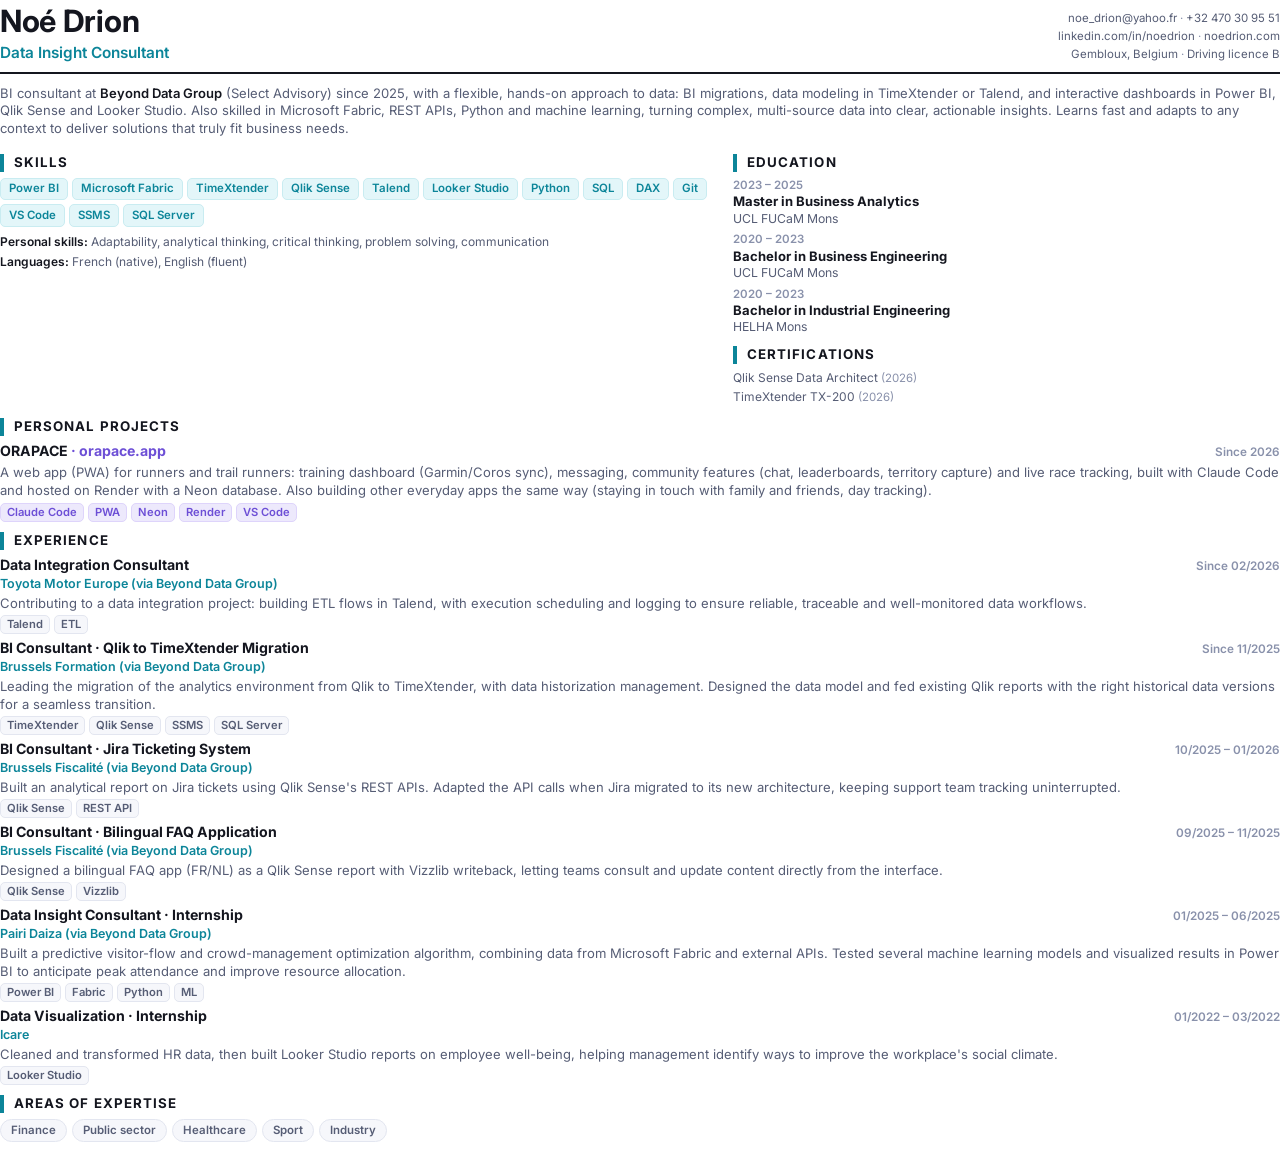
==== assets/cv/source-en.html @ c5da076c "majjjj" ====
<!DOCTYPE html>
<html lang="en">
<head>
<meta charset="UTF-8" />
<title>Noé Drion · CV</title>
<link rel="preconnect" href="https://fonts.googleapis.com">
<link rel="preconnect" href="https://fonts.gstatic.com" crossorigin>
<link href="https://fonts.googleapis.com/css2?family=Space+Grotesk:wght@500;600;700&family=Inter:wght@400;500;600;700&display=swap" rel="stylesheet">
<style>
  @page {
    size: A4;
    margin: 11mm 16mm;
  }

  * {
    margin: 0;
    padding: 0;
    box-sizing: border-box;
    -webkit-print-color-adjust: exact;
    print-color-adjust: exact;
  }

  :root {
    --ink: #14161f;
    --ink-dim: #565d75;
    --ink-faint: #8991ab;
    --accent: #0c8599;
    --accent-soft: #e3f6f9;
    --violet: #6d4fd6;
    --violet-soft: #ede9fc;
    --border: #e3e6f0;
    --bg-soft: #f6f7fb;
  }

  html, body {
    font-family: "Inter", Arial, sans-serif;
    color: var(--ink);
    font-size: 9.8pt;
    line-height: 1.34;
  }

  h1, h2, h3 {
    font-family: "Space Grotesk", "Inter", Arial, sans-serif;
  }

  a {
    color: inherit;
    text-decoration: none;
  }

  .page {
    width: 100%;
  }

  /* ---------- Header ---------- */
  .header {
    display: flex;
    justify-content: space-between;
    align-items: flex-end;
    padding-bottom: 8px;
    border-bottom: 2.5px solid var(--ink);
    margin-bottom: 11px;
  }

  .header__name {
    font-size: 23pt;
    font-weight: 700;
    letter-spacing: -0.01em;
  }

  .header__role {
    font-size: 11.5pt;
    font-weight: 600;
    color: var(--accent);
    margin-top: 2px;
  }

  .header__contact {
    text-align: right;
    font-size: 8.6pt;
    color: var(--ink-dim);
    line-height: 1.55;
  }

  .header__contact a:hover {
    text-decoration: underline;
  }

  .header__contact .sep {
    color: var(--ink-faint);
  }

  /* ---------- Sections ---------- */
  section {
    margin-bottom: 7px;
  }

  .section__title {
    font-size: 10pt;
    font-weight: 700;
    letter-spacing: 0.08em;
    text-transform: uppercase;
    color: var(--ink);
    padding-left: 10px;
    border-left: 4px solid var(--accent);
    margin-top: 10px;
    margin-bottom: 6px;
  }

  .summary {
    font-size: 9.8pt;
    color: var(--ink-dim);
    max-width: 100%;
  }

  .summary strong {
    color: var(--ink);
    font-weight: 600;
  }

  /* ---------- Experience ---------- */
  .exp-item {
    margin-bottom: 5px;
    page-break-inside: avoid;
  }

  .exp-item__row {
    display: flex;
    justify-content: space-between;
    align-items: baseline;
    gap: 10px;
  }

  .exp-item__title {
    font-size: 10.6pt;
    font-weight: 700;
  }

  .exp-item__period {
    font-size: 8.8pt;
    font-weight: 600;
    color: var(--ink-faint);
    white-space: nowrap;
  }

  .exp-item__company {
    font-size: 9.4pt;
    font-weight: 600;
    color: var(--accent);
    margin-top: 1px;
    margin-bottom: 2px;
  }

  .exp-item__company a {
    color: var(--accent);
  }

  .exp-item__desc {
    color: var(--ink-dim);
    font-size: 9.8pt;
  }

  .exp-item__tools {
    margin-top: 3px;
    font-size: 8.4pt;
    color: var(--ink-faint);
  }

  .exp-item__tools span {
    display: inline-block;
    background: var(--bg-soft);
    border: 1px solid var(--border);
    border-radius: 5px;
    padding: 1px 6px;
    margin-right: 4px;
    color: var(--ink-dim);
    font-weight: 600;
  }

  /* ---------- Projects ---------- */
  .project {
    page-break-inside: avoid;
  }

  .project__row {
    display: flex;
    justify-content: space-between;
    align-items: baseline;
    gap: 10px;
  }

  .project__title {
    font-size: 10.6pt;
    font-weight: 700;
  }

  .project__title a {
    color: var(--violet);
  }

  .project__period {
    font-size: 8.8pt;
    font-weight: 600;
    color: var(--ink-faint);
    white-space: nowrap;
  }

  .project__desc {
    color: var(--ink-dim);
    font-size: 9.8pt;
    margin-top: 3px;
  }

  .project__tools {
    margin-top: 4px;
  }

  .project__tools span {
    display: inline-block;
    background: var(--violet-soft);
    border: 1px solid #ded4fb;
    border-radius: 5px;
    padding: 1px 6px;
    margin-right: 4px;
    color: var(--violet);
    font-size: 8.4pt;
    font-weight: 600;
  }

  /* ---------- Two-column lower area (skills / education) ---------- */
  .lower {
    display: grid;
    grid-template-columns: 1.3fr 1fr;
    gap: 22px;
    page-break-inside: avoid;
  }

  .lower__col {
    min-width: 0;
  }

  .tag-row {
    display: flex;
    flex-wrap: wrap;
    gap: 4px;
    margin-bottom: 7px;
  }

  .tag-row span {
    display: inline-block;
    background: var(--accent-soft);
    border: 1px solid #c9ecf1;
    border-radius: 5px;
    padding: 2.5px 8px;
    font-size: 8.6pt;
    font-weight: 600;
    color: var(--accent);
  }

  .plain-list {
    list-style: none;
  }

  .plain-list li {
    font-size: 9pt;
    color: var(--ink-dim);
    margin-bottom: 4px;
  }

  .plain-list .label {
    color: var(--ink);
    font-weight: 600;
  }

  .edu-item {
    margin-bottom: 5px;
  }

  .edu-item__period {
    font-size: 8.6pt;
    font-weight: 600;
    color: var(--ink-faint);
  }

  .edu-item__title {
    font-size: 9.8pt;
    font-weight: 700;
  }

  .edu-item__school {
    font-size: 9.2pt;
    color: var(--ink-dim);
  }

  .cert-item {
    font-size: 9pt;
    color: var(--ink-dim);
    margin-bottom: 3px;
  }

  .cert-item .cert-year {
    color: var(--ink-faint);
    font-size: 8.6pt;
  }

  .areas-row {
    display: flex;
    flex-wrap: wrap;
    gap: 5px;
  }

  .areas-row span {
    display: inline-block;
    background: var(--bg-soft);
    border: 1px solid var(--border);
    border-radius: 999px;
    padding: 2.5px 10px;
    font-size: 8.6pt;
    font-weight: 600;
    color: var(--ink-dim);
  }
</style>
</head>
<body>

<div class="page">

  <div class="header">
    <div>
      <div class="header__name">Noé Drion</div>
      <div class="header__role">Data Insight Consultant</div>
    </div>
    <div class="header__contact">
      <div><a href="mailto:noe_drion@yahoo.fr">noe_drion@yahoo.fr</a> <span class="sep">·</span> <a href="tel:+32470309551">+32 470 30 95 51</a></div>
      <div><a href="https://www.linkedin.com/in/noedrion/">linkedin.com/in/noedrion</a> <span class="sep">·</span> <a href="https://noedrion.com">noedrion.com</a></div>
      <div>Gembloux, Belgium <span class="sep">·</span> Driving licence B</div>
    </div>
  </div>

  <section>
    <div class="summary">
      BI consultant at <strong>Beyond Data Group</strong> (Select Advisory) since 2025, with a flexible,
      hands-on approach to data: BI migrations, data modeling in TimeXtender or Talend, and interactive
      dashboards in Power BI, Qlik Sense and Looker Studio. Also skilled in Microsoft Fabric, REST APIs,
      Python and machine learning, turning complex, multi-source data into clear, actionable insights.
      Learns fast and adapts to any context to deliver solutions that truly fit business needs.
    </div>
  </section>

  <section class="lower">
    <div class="lower__col">
      <div class="section__title">Skills</div>
      <div class="tag-row">
        <span>Power BI</span><span>Microsoft Fabric</span><span>TimeXtender</span>
        <span>Qlik Sense</span><span>Talend</span><span>Looker Studio</span>
        <span>Python</span><span>SQL</span><span>DAX</span><span>Git</span>
        <span>VS Code</span><span>SSMS</span><span>SQL Server</span>
      </div>
      <ul class="plain-list">
        <li><span class="label">Personal skills:</span> Adaptability, analytical thinking, critical thinking, problem solving, communication</li>
        <li><span class="label">Languages:</span> French (native), English (fluent)</li>
      </ul>
    </div>

    <div class="lower__col">
      <div class="section__title">Education</div>
      <div class="edu-item">
        <div class="edu-item__period">2023 – 2025</div>
        <div class="edu-item__title">Master in Business Analytics</div>
        <div class="edu-item__school">UCL FUCaM Mons</div>
      </div>
      <div class="edu-item">
        <div class="edu-item__period">2020 – 2023</div>
        <div class="edu-item__title">Bachelor in Business Engineering</div>
        <div class="edu-item__school">UCL FUCaM Mons</div>
      </div>
      <div class="edu-item">
        <div class="edu-item__period">2020 – 2023</div>
        <div class="edu-item__title">Bachelor in Industrial Engineering</div>
        <div class="edu-item__school">HELHA Mons</div>
      </div>

      <div class="section__title">Certifications</div>
      <div class="cert-item">Qlik Sense Data Architect <span class="cert-year">(2026)</span></div>
      <div class="cert-item">TimeXtender TX-200 <span class="cert-year">(2026)</span></div>
    </div>
  </section>

  <section>
    <div class="section__title">Personal Projects</div>
    <div class="project">
      <div class="project__row">
        <div class="project__title">ORAPACE <a href="https://orapace.app">· orapace.app</a></div>
        <div class="project__period">Since 2026</div>
      </div>
      <div class="project__desc">
        A web app (PWA) for runners and trail runners: training dashboard (Garmin/Coros sync), messaging,
        community features (chat, leaderboards, territory capture) and live race tracking, built with Claude Code
        and hosted on Render with a Neon database. Also building other everyday apps the same way (staying in
        touch with family and friends, day tracking).
      </div>
      <div class="project__tools"><span>Claude Code</span><span>PWA</span><span>Neon</span><span>Render</span><span>VS Code</span></div>
    </div>
  </section>

  <section>
    <div class="section__title">Experience</div>

    <div class="exp-item">
      <div class="exp-item__row">
        <div class="exp-item__title">Data Integration Consultant</div>
        <div class="exp-item__period">Since 02/2026</div>
      </div>
      <div class="exp-item__company">Toyota Motor Europe (via <a href="https://www.beyond-data.group/">Beyond Data Group</a>)</div>
      <div class="exp-item__desc">Contributing to a data integration project: building ETL flows in Talend, with execution scheduling and logging to ensure reliable, traceable and well-monitored data workflows.</div>
      <div class="exp-item__tools"><span>Talend</span><span>ETL</span></div>
    </div>

    <div class="exp-item">
      <div class="exp-item__row">
        <div class="exp-item__title">BI Consultant · Qlik to TimeXtender Migration</div>
        <div class="exp-item__period">Since 11/2025</div>
      </div>
      <div class="exp-item__company">Brussels Formation (via <a href="https://www.beyond-data.group/">Beyond Data Group</a>)</div>
      <div class="exp-item__desc">Leading the migration of the analytics environment from Qlik to TimeXtender, with data historization management. Designed the data model and fed existing Qlik reports with the right historical data versions for a seamless transition.</div>
      <div class="exp-item__tools"><span>TimeXtender</span><span>Qlik Sense</span><span>SSMS</span><span>SQL Server</span></div>
    </div>

    <div class="exp-item">
      <div class="exp-item__row">
        <div class="exp-item__title">BI Consultant · Jira Ticketing System</div>
        <div class="exp-item__period">10/2025 – 01/2026</div>
      </div>
      <div class="exp-item__company">Brussels Fiscalité (via <a href="https://www.beyond-data.group/">Beyond Data Group</a>)</div>
      <div class="exp-item__desc">Built an analytical report on Jira tickets using Qlik Sense's REST APIs. Adapted the API calls when Jira migrated to its new architecture, keeping support team tracking uninterrupted.</div>
      <div class="exp-item__tools"><span>Qlik Sense</span><span>REST API</span></div>
    </div>

    <div class="exp-item">
      <div class="exp-item__row">
        <div class="exp-item__title">BI Consultant · Bilingual FAQ Application</div>
        <div class="exp-item__period">09/2025 – 11/2025</div>
      </div>
      <div class="exp-item__company">Brussels Fiscalité (via <a href="https://www.beyond-data.group/">Beyond Data Group</a>)</div>
      <div class="exp-item__desc">Designed a bilingual FAQ app (FR/NL) as a Qlik Sense report with Vizzlib writeback, letting teams consult and update content directly from the interface.</div>
      <div class="exp-item__tools"><span>Qlik Sense</span><span>Vizzlib</span></div>
    </div>

    <div class="exp-item">
      <div class="exp-item__row">
        <div class="exp-item__title">Data Insight Consultant · Internship</div>
        <div class="exp-item__period">01/2025 – 06/2025</div>
      </div>
      <div class="exp-item__company">Pairi Daiza (via <a href="https://www.beyond-data.group/">Beyond Data Group</a>)</div>
      <div class="exp-item__desc">Built a predictive visitor-flow and crowd-management optimization algorithm, combining data from Microsoft Fabric and external APIs. Tested several machine learning models and visualized results in Power BI to anticipate peak attendance and improve resource allocation.</div>
      <div class="exp-item__tools"><span>Power BI</span><span>Fabric</span><span>Python</span><span>ML</span></div>
    </div>

    <div class="exp-item">
      <div class="exp-item__row">
        <div class="exp-item__title">Data Visualization · Internship</div>
        <div class="exp-item__period">01/2022 – 03/2022</div>
      </div>
      <div class="exp-item__company">Icare</div>
      <div class="exp-item__desc">Cleaned and transformed HR data, then built Looker Studio reports on employee well-being, helping management identify ways to improve the workplace's social climate.</div>
      <div class="exp-item__tools"><span>Looker Studio</span></div>
    </div>
  </section>

  <section>
    <div class="section__title">Areas of Expertise</div>
    <div class="areas-row">
      <span>Finance</span><span>Public sector</span><span>Healthcare</span><span>Sport</span><span>Industry</span>
    </div>
  </section>

</div>

</body>
</html>
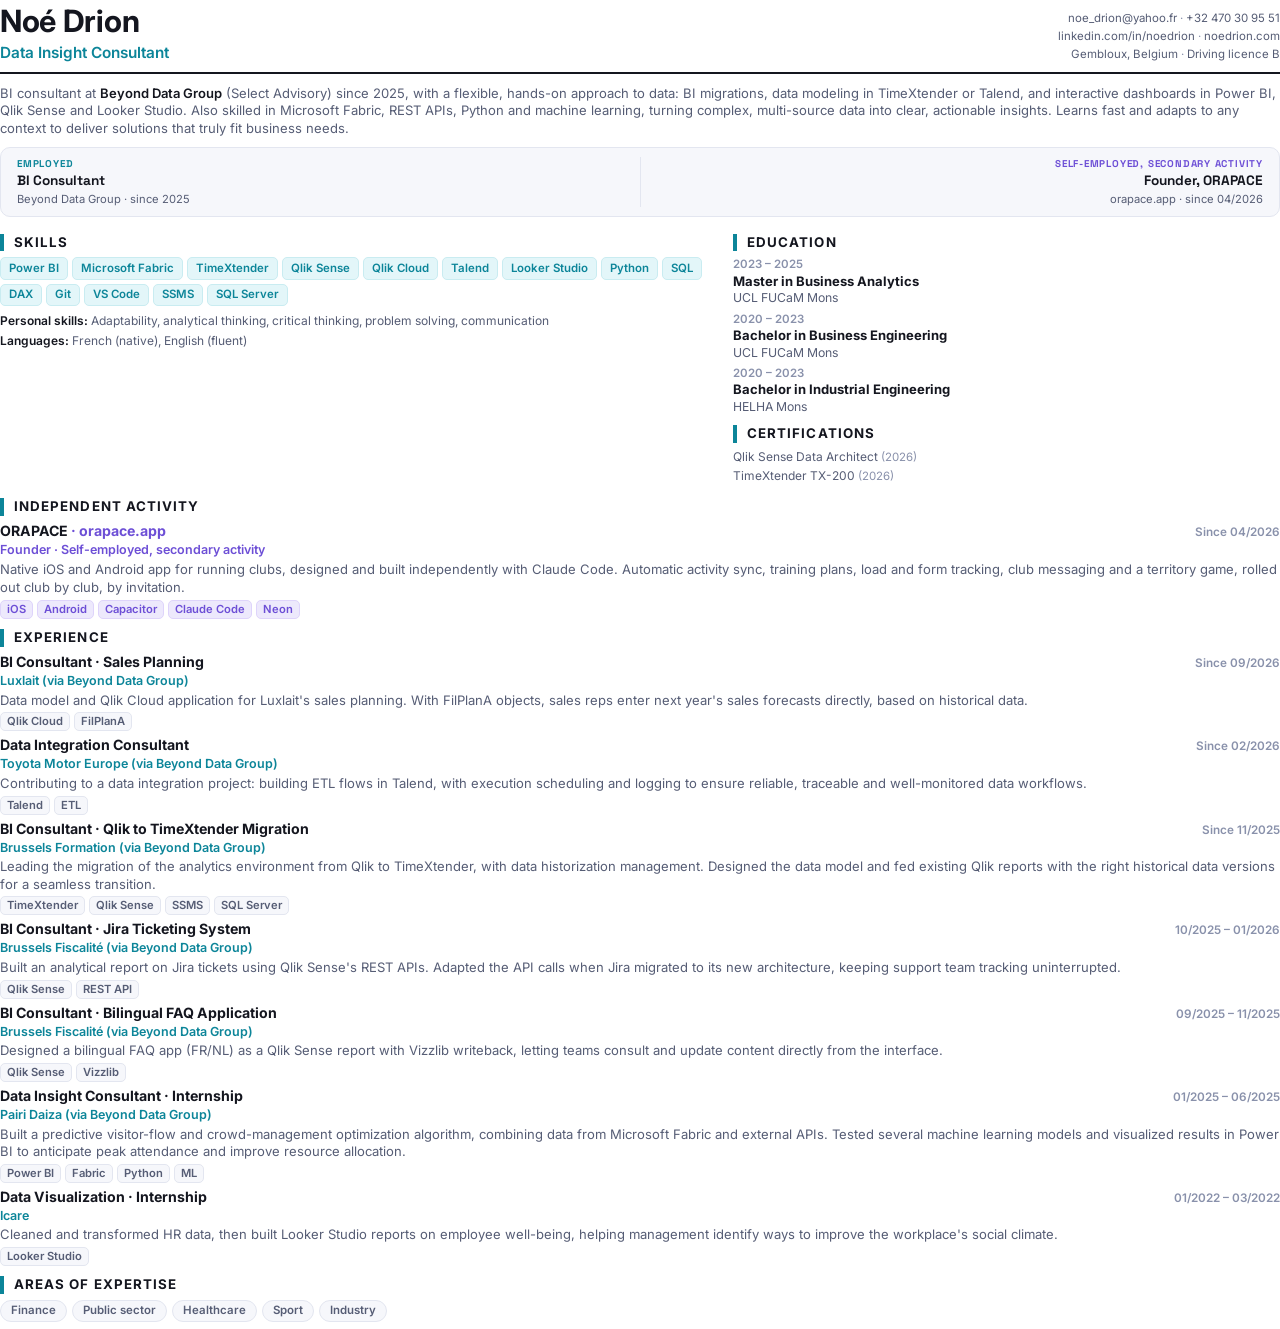
==== commit b442ac74: "Add light/dark theme toggle, Luxlait mission, and ORAPACE independent activity - Add a light/dark th" ====
--- a/assets/cv/source-en.html
+++ b/assets/cv/source-en.html
@@ -118,6 +118,63 @@
     font-weight: 600;
   }
 
+  /* ---------- Dual-activity banner ---------- */
+  .dual {
+    display: grid;
+    grid-template-columns: 1fr auto 1fr;
+    align-items: center;
+    gap: 16px;
+    margin-top: 10px;
+    padding: 9px 16px;
+    border: 1px solid var(--border);
+    border-radius: 10px;
+    background: var(--bg-soft);
+    page-break-inside: avoid;
+  }
+
+  .dual__divider {
+    width: 1px;
+    align-self: stretch;
+    background: var(--border);
+  }
+
+  .dual__kicker {
+    font-family: "Space Grotesk", Arial, sans-serif;
+    font-size: 7.4pt;
+    font-weight: 700;
+    letter-spacing: 0.08em;
+    text-transform: uppercase;
+  }
+
+  .dual__col--employed .dual__kicker {
+    color: var(--accent);
+  }
+
+  .dual__col--indep .dual__kicker {
+    color: var(--violet);
+  }
+
+  .dual__title {
+    font-family: "Space Grotesk", Arial, sans-serif;
+    font-weight: 700;
+    font-size: 10.2pt;
+    margin-top: 2px;
+  }
+
+  .dual__sub {
+    font-size: 8.4pt;
+    color: var(--ink-dim);
+    margin-top: 1px;
+  }
+
+  .dual__sub a {
+    color: inherit;
+  }
+
+  .dual__col--indep {
+    text-align: right;
+  }
+
   /* ---------- Experience ---------- */
   .exp-item {
     margin-bottom: 5px;
@@ -196,6 +253,14 @@
 
   .project__title a {
     color: var(--violet);
+  }
+
+  .project__role {
+    font-size: 9.4pt;
+    font-weight: 600;
+    color: var(--violet);
+    margin-top: 1px;
+    margin-bottom: 2px;
   }
 
   .project__period {
@@ -345,6 +410,20 @@
       Python and machine learning, turning complex, multi-source data into clear, actionable insights.
       Learns fast and adapts to any context to deliver solutions that truly fit business needs.
     </div>
+
+    <div class="dual">
+      <div class="dual__col dual__col--employed">
+        <div class="dual__kicker">Employed</div>
+        <div class="dual__title">BI Consultant</div>
+        <div class="dual__sub">Beyond Data Group · since 2025</div>
+      </div>
+      <div class="dual__divider" aria-hidden="true"></div>
+      <div class="dual__col dual__col--indep">
+        <div class="dual__kicker">Self-employed, secondary activity</div>
+        <div class="dual__title">Founder, ORAPACE</div>
+        <div class="dual__sub"><a href="https://orapace.app">orapace.app</a> · since 04/2026</div>
+      </div>
+    </div>
   </section>
 
   <section class="lower">
@@ -352,7 +431,7 @@
       <div class="section__title">Skills</div>
       <div class="tag-row">
         <span>Power BI</span><span>Microsoft Fabric</span><span>TimeXtender</span>
-        <span>Qlik Sense</span><span>Talend</span><span>Looker Studio</span>
+        <span>Qlik Sense</span><span>Qlik Cloud</span><span>Talend</span><span>Looker Studio</span>
         <span>Python</span><span>SQL</span><span>DAX</span><span>Git</span>
         <span>VS Code</span><span>SSMS</span><span>SQL Server</span>
       </div>
@@ -387,24 +466,34 @@
   </section>
 
   <section>
-    <div class="section__title">Personal Projects</div>
+    <div class="section__title">Independent Activity</div>
     <div class="project">
       <div class="project__row">
         <div class="project__title">ORAPACE <a href="https://orapace.app">· orapace.app</a></div>
-        <div class="project__period">Since 2026</div>
-      </div>
+        <div class="project__period">Since 04/2026</div>
+      </div>
+      <div class="project__role">Founder · Self-employed, secondary activity</div>
       <div class="project__desc">
-        A web app (PWA) for runners and trail runners: training dashboard (Garmin/Coros sync), messaging,
-        community features (chat, leaderboards, territory capture) and live race tracking, built with Claude Code
-        and hosted on Render with a Neon database. Also building other everyday apps the same way (staying in
-        touch with family and friends, day tracking).
-      </div>
-      <div class="project__tools"><span>Claude Code</span><span>PWA</span><span>Neon</span><span>Render</span><span>VS Code</span></div>
+        Native iOS and Android app for running clubs, designed and built independently with Claude Code.
+        Automatic activity sync, training plans, load and form tracking, club messaging and a territory game,
+        rolled out club by club, by invitation.
+      </div>
+      <div class="project__tools"><span>iOS</span><span>Android</span><span>Capacitor</span><span>Claude Code</span><span>Neon</span></div>
     </div>
   </section>
 
   <section>
     <div class="section__title">Experience</div>
+
+    <div class="exp-item">
+      <div class="exp-item__row">
+        <div class="exp-item__title">BI Consultant · Sales Planning</div>
+        <div class="exp-item__period">Since 09/2026</div>
+      </div>
+      <div class="exp-item__company">Luxlait (via <a href="https://www.beyond-data.group/">Beyond Data Group</a>)</div>
+      <div class="exp-item__desc">Data model and Qlik Cloud application for Luxlait's sales planning. With FilPlanA objects, sales reps enter next year's sales forecasts directly, based on historical data.</div>
+      <div class="exp-item__tools"><span>Qlik Cloud</span><span>FilPlanA</span></div>
+    </div>
 
     <div class="exp-item">
       <div class="exp-item__row">
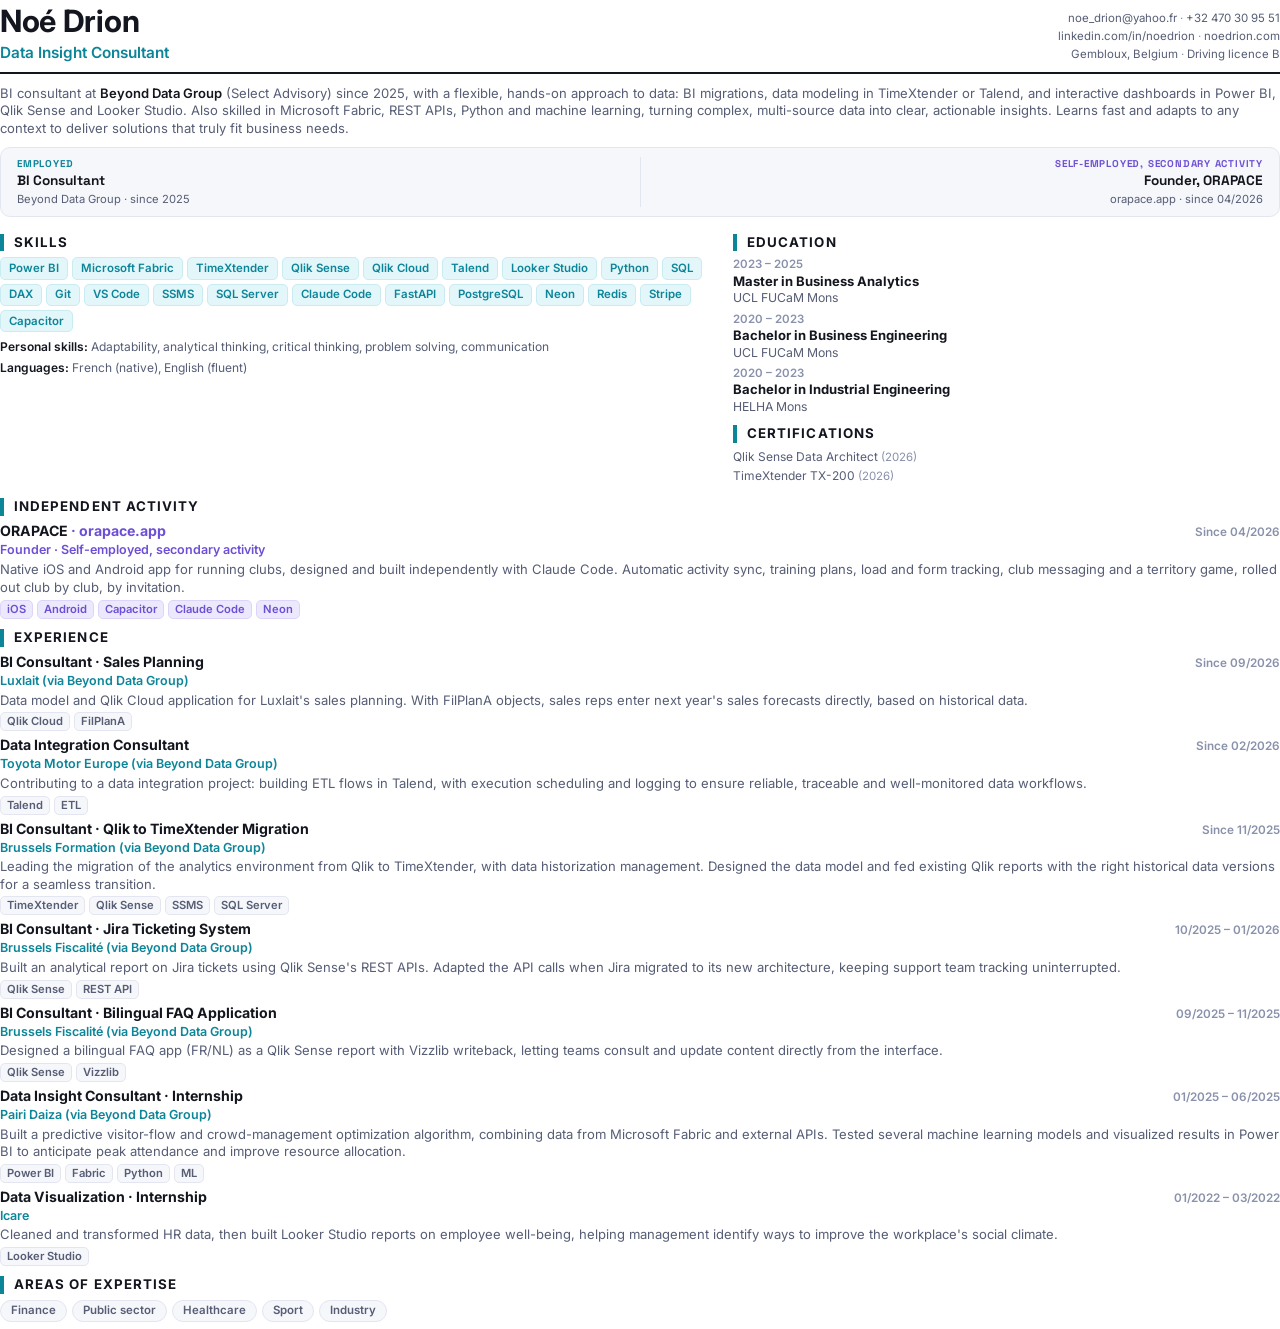
==== commit ea5fc853: "claude code" ====
--- a/assets/cv/source-en.html
+++ b/assets/cv/source-en.html
@@ -434,6 +434,8 @@
         <span>Qlik Sense</span><span>Qlik Cloud</span><span>Talend</span><span>Looker Studio</span>
         <span>Python</span><span>SQL</span><span>DAX</span><span>Git</span>
         <span>VS Code</span><span>SSMS</span><span>SQL Server</span>
+        <span>Claude Code</span><span>FastAPI</span><span>PostgreSQL</span>
+        <span>Neon</span><span>Redis</span><span>Stripe</span><span>Capacitor</span>
       </div>
       <ul class="plain-list">
         <li><span class="label">Personal skills:</span> Adaptability, analytical thinking, critical thinking, problem solving, communication</li>
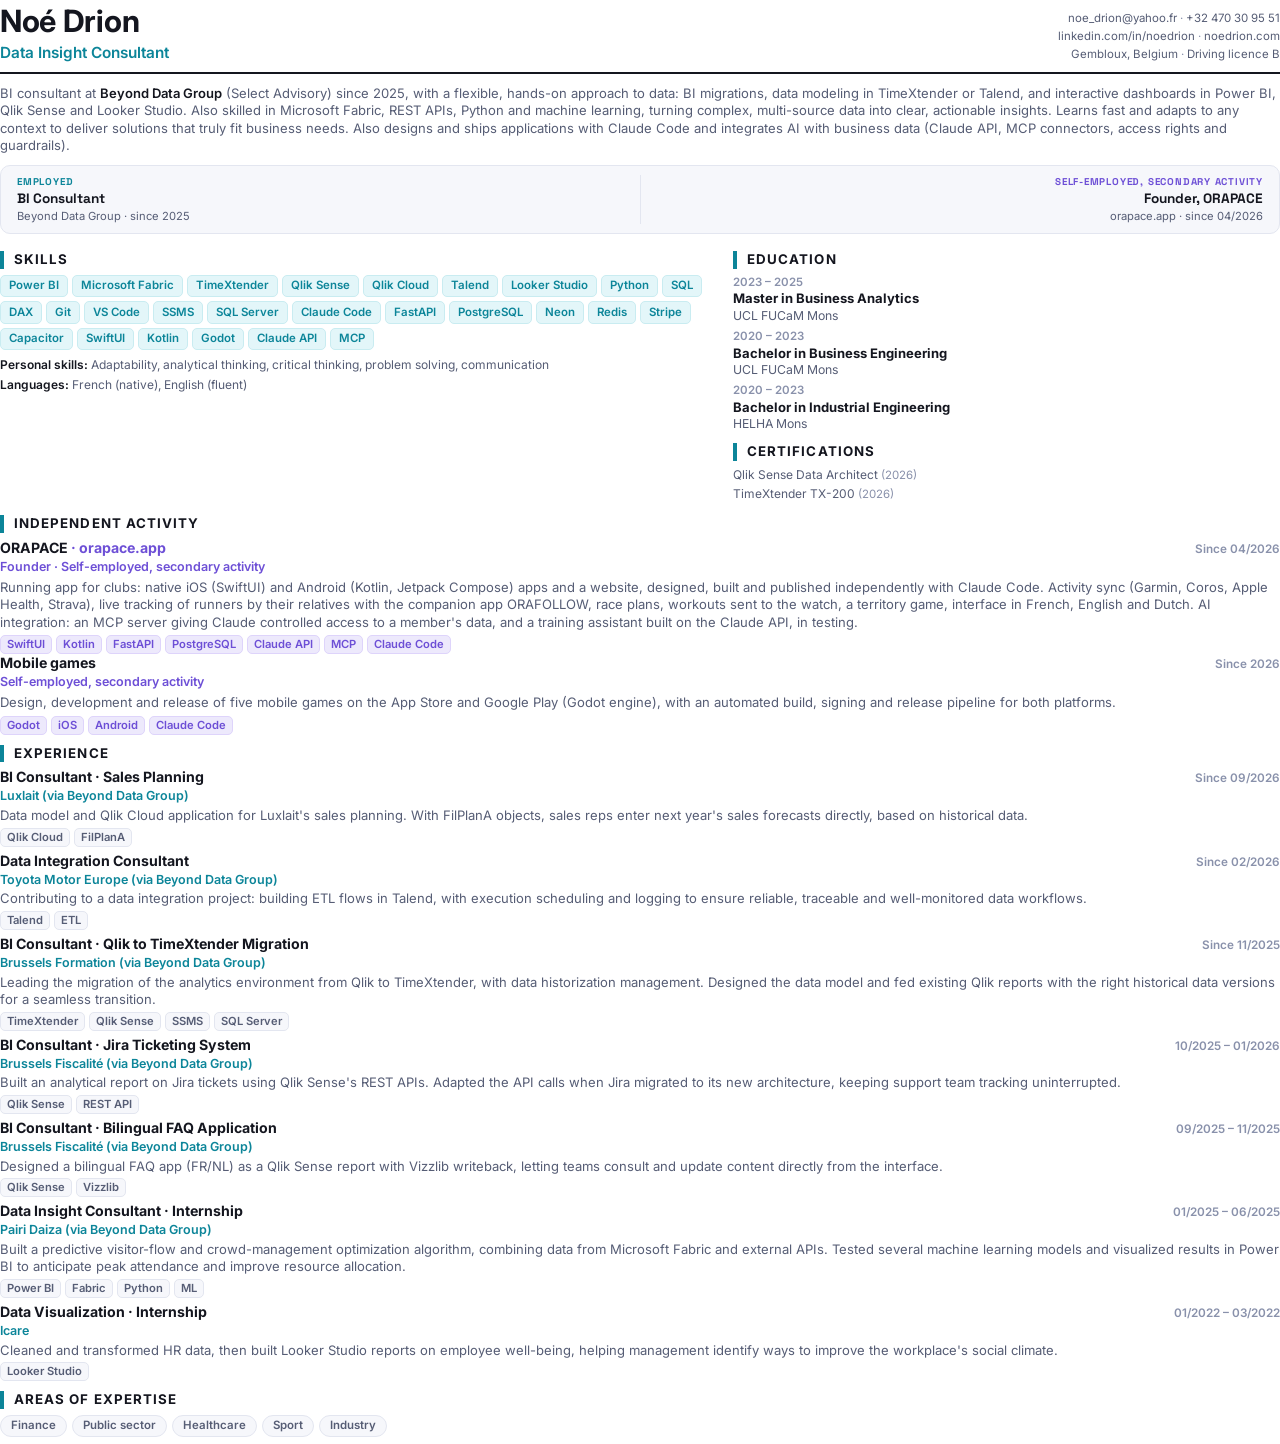
==== commit 29602c0f: "Proposition de mise à jour du CV : ORAPACE natif, IA (API de Claude, MCP), jeux mobiles" ====
--- a/assets/cv/source-en.html
+++ b/assets/cv/source-en.html
@@ -408,7 +408,7 @@
       hands-on approach to data: BI migrations, data modeling in TimeXtender or Talend, and interactive
       dashboards in Power BI, Qlik Sense and Looker Studio. Also skilled in Microsoft Fabric, REST APIs,
       Python and machine learning, turning complex, multi-source data into clear, actionable insights.
-      Learns fast and adapts to any context to deliver solutions that truly fit business needs.
+      Learns fast and adapts to any context to deliver solutions that truly fit business needs. Also designs and ships applications with Claude Code and integrates AI with business data (Claude API, MCP connectors, access rights and guardrails).
     </div>
 
     <div class="dual">
@@ -435,7 +435,7 @@
         <span>Python</span><span>SQL</span><span>DAX</span><span>Git</span>
         <span>VS Code</span><span>SSMS</span><span>SQL Server</span>
         <span>Claude Code</span><span>FastAPI</span><span>PostgreSQL</span>
-        <span>Neon</span><span>Redis</span><span>Stripe</span><span>Capacitor</span>
+        <span>Neon</span><span>Redis</span><span>Stripe</span><span>Capacitor</span><span>SwiftUI</span><span>Kotlin</span><span>Godot</span><span>Claude API</span><span>MCP</span>
       </div>
       <ul class="plain-list">
         <li><span class="label">Personal skills:</span> Adaptability, analytical thinking, critical thinking, problem solving, communication</li>
@@ -476,11 +476,20 @@
       </div>
       <div class="project__role">Founder · Self-employed, secondary activity</div>
       <div class="project__desc">
-        Native iOS and Android app for running clubs, designed and built independently with Claude Code.
-        Automatic activity sync, training plans, load and form tracking, club messaging and a territory game,
-        rolled out club by club, by invitation.
-      </div>
-      <div class="project__tools"><span>iOS</span><span>Android</span><span>Capacitor</span><span>Claude Code</span><span>Neon</span></div>
+        Running app for clubs: native iOS (SwiftUI) and Android (Kotlin, Jetpack Compose) apps and a website, designed, built and published independently with Claude Code. Activity sync (Garmin, Coros, Apple Health, Strava), live tracking of runners by their relatives with the companion app ORAFOLLOW, race plans, workouts sent to the watch, a territory game, interface in French, English and Dutch. AI integration: an MCP server giving Claude controlled access to a member's data, and a training assistant built on the Claude API, in testing.
+      </div>
+      <div class="project__tools"><span>SwiftUI</span><span>Kotlin</span><span>FastAPI</span><span>PostgreSQL</span><span>Claude API</span><span>MCP</span><span>Claude Code</span></div>
+    </div>
+    <div class="project">
+      <div class="project__row">
+        <div class="project__title">Mobile games</div>
+        <div class="project__period">Since 2026</div>
+      </div>
+      <div class="project__role">Self-employed, secondary activity</div>
+      <div class="project__desc">
+        Design, development and release of five mobile games on the App Store and Google Play (Godot engine), with an automated build, signing and release pipeline for both platforms.
+      </div>
+      <div class="project__tools"><span>Godot</span><span>iOS</span><span>Android</span><span>Claude Code</span></div>
     </div>
   </section>
 
